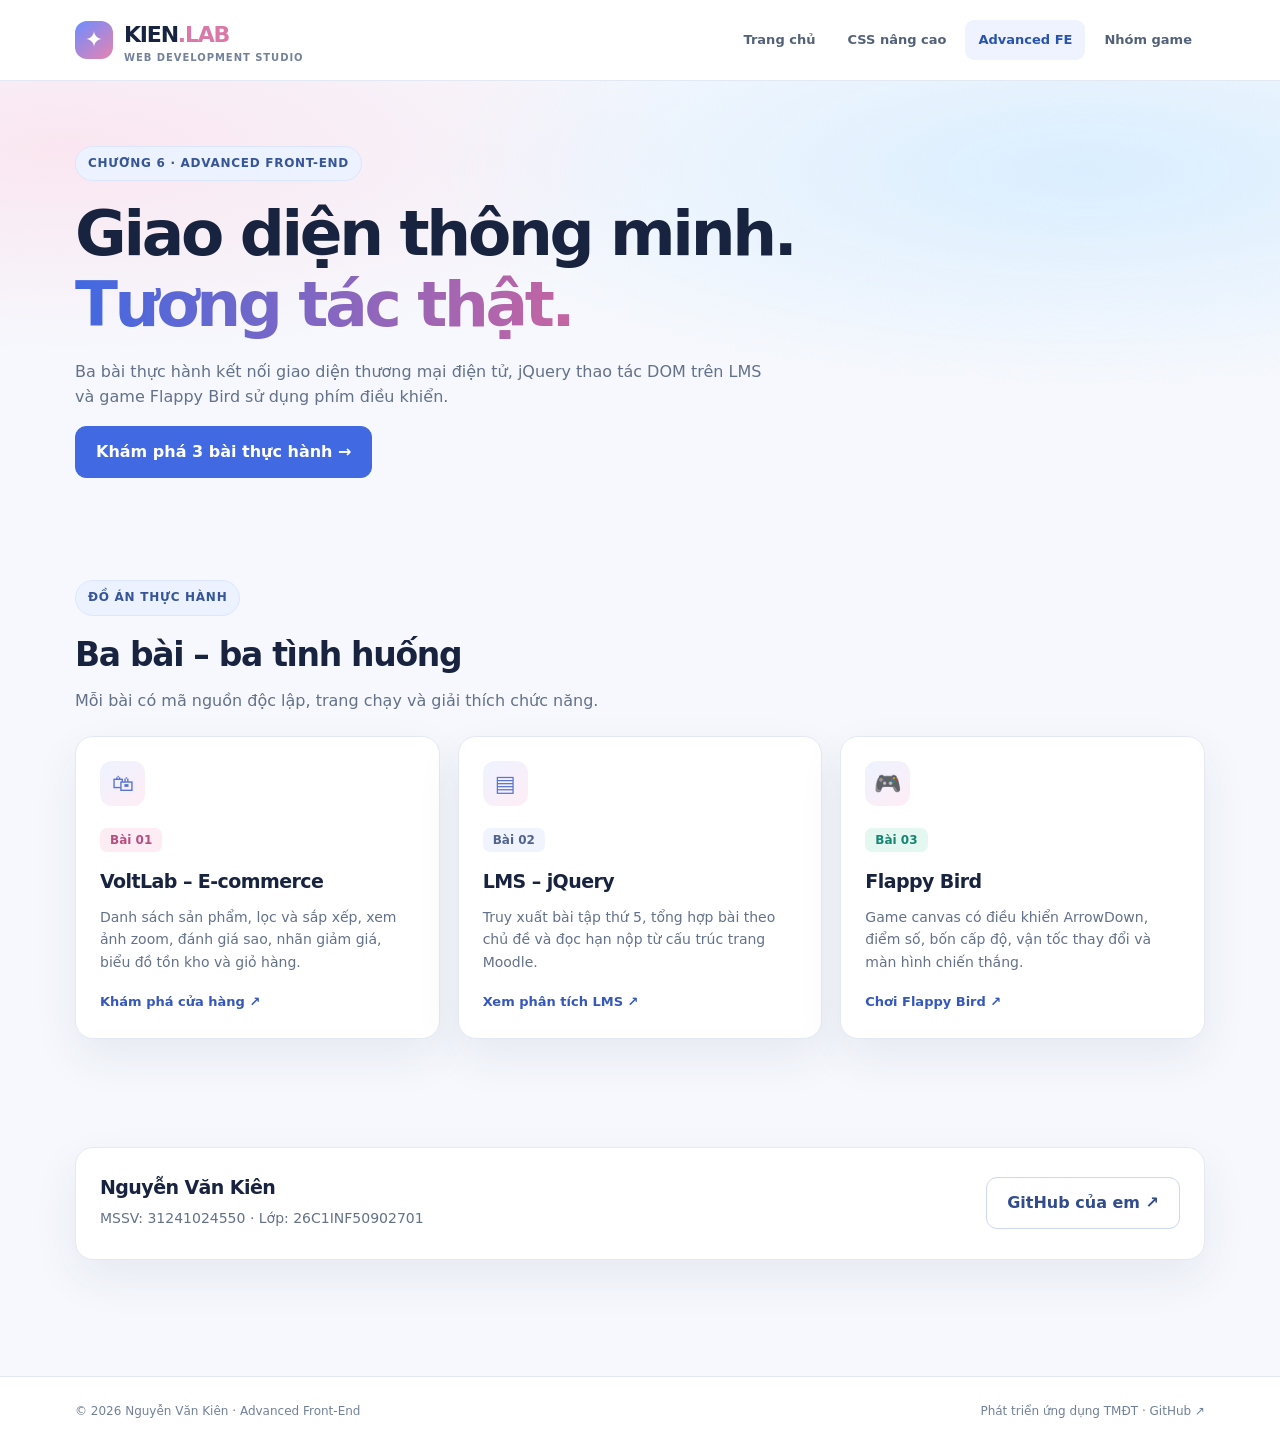
==== Advanced-FE/index.html @ ab706f27 "Add files via upload" ====
<!doctype html><html lang="vi"><head><meta charset="utf-8"><meta name="viewport" content="width=device-width, initial-scale=1"><meta name="theme-color" content="#f6f8fd"><meta name="description" content="Bài thực hành Phát triển ứng dụng TMĐT"><title>Advanced Front-End · Nguyễn Văn Kiên</title><link rel="stylesheet" href="./css/site.css"></head><body><a href="#main" class="skip-link" style="position:absolute;left:-9999px">Đến nội dung</a><header class="header"><div class="container"><a class="brand" href="./index.html"><span class="brand-bolt">✦</span><span>KIEN<span style="color:#da78a8">.LAB</span><small>WEB DEVELOPMENT STUDIO</small></span></a><nav class="nav" aria-label="Điều hướng"><a href="./index.html">Trang chủ</a><a href="./../CSS-NangCao/index.html">CSS nâng cao</a><a href="./../Advanced-FE/index.html" aria-current="page">Advanced FE</a><a href="./../Nhom3-Game/index.html">Nhóm game</a></nav></div></header><main id="main"><section class="hero"><div class="container"><span class="pill">CHƯƠNG 6 · ADVANCED FRONT-END</span><h1>Giao diện thông minh.<br><em>Tương tác thật.</em></h1><p>Ba bài thực hành kết nối giao diện thương mại điện tử, jQuery thao tác DOM trên LMS và game Flappy Bird sử dụng phím điều khiển.</p><a class="btn" href="#projects">Khám phá 3 bài thực hành →</a></div></section><section class="container section" id="projects"><div class="section-heading"><div><span class="pill">ĐỒ ÁN THỰC HÀNH</span><h2 style="margin-top:12px">Ba bài – ba tình huống</h2><p>Mỗi bài có mã nguồn độc lập, trang chạy và giải thích chức năng.</p></div></div><div class="grid cols-3"><article class="card"><div class="card-icon">🛍</div><span class="tag pink">Bài 01</span><h3 style="margin-top:14px">VoltLab – E-commerce</h3><p>Danh sách sản phẩm, lọc và sắp xếp, xem ảnh zoom, đánh giá sao, nhãn giảm giá, biểu đồ tồn kho và giỏ hàng.</p><a class="card-link" href="shop.html">Khám phá cửa hàng ↗</a></article><article class="card"><div class="card-icon">▤</div><span class="tag">Bài 02</span><h3 style="margin-top:14px">LMS – jQuery</h3><p>Truy xuất bài tập thứ 5, tổng hợp bài theo chủ đề và đọc hạn nộp từ cấu trúc trang Moodle.</p><a class="card-link" href="LMS-JQuery/index.html">Xem phân tích LMS ↗</a></article><article class="card"><div class="card-icon">🎮</div><span class="tag mint">Bài 03</span><h3 style="margin-top:14px">Flappy Bird</h3><p>Game canvas có điều khiển ArrowDown, điểm số, bốn cấp độ, vận tốc thay đổi và màn hình chiến thắng.</p><a class="card-link" href="FlappyBird/index.html">Chơi Flappy Bird ↗</a></article></div></section><section class="container section"><article class="card hero-row"><div><h3 style="margin:0">Nguyễn Văn Kiên</h3><p style="color:var(--muted);margin:5px 0">MSSV: 31241024550 · Lớp: 26C1INF50902701</p></div><a class="btn btn-outline" href="https://github.com/KienNguyen1504/ecommerce-ui-improvement" target="_blank" rel="noopener">GitHub của em ↗</a></article></section></main><footer class="footer"><div class="container"><span>© 2026 Nguyễn Văn Kiên · Advanced Front-End</span><span>Phát triển ứng dụng TMĐT · <a href="https://github.com/KienNguyen1504/ecommerce-ui-improvement" target="_blank" rel="noopener">GitHub ↗</a></span></div></footer></body></html>
---- Advanced-FE/css/site.css ----
:root{--bg:#f6f8fd;--white:#fff;--ink:#18233f;--muted:#63718a;--line:#e3e9f2;--navy:#223b7d;--blue:#4169e1;--rose:#e6759e;--mint:#38bfa6;--softblue:#eef4ff;--shadow:0 18px 46px rgba(35,54,92,.075)}
*{box-sizing:border-box}html{scroll-behavior:smooth}body{margin:0;background:var(--bg);color:var(--ink);font-family:'Segoe UI',system-ui,Arial,sans-serif;line-height:1.62}h1,h2,h3,p{margin-top:0}a{color:inherit;text-decoration:none}img{max-width:100%;height:auto}button,input,select{font:inherit}.container{width:min(1130px,calc(100% - 44px));margin-inline:auto}.pill{display:inline-flex;align-items:center;gap:8px;padding:7px 12px;color:#375698;background:#ecf2ff;border:1px solid #dce6ff;border-radius:100px;font-size:12px;letter-spacing:.06em;font-weight:800;text-transform:uppercase}.header{background:#fff;border-bottom:1px solid var(--line);position:sticky;top:0;z-index:99}.header .container{min-height:80px;display:flex;justify-content:space-between;gap:22px;align-items:center}.brand{display:flex;align-items:center;gap:11px;font-size:22px;letter-spacing:-.055em;font-weight:850}.brand-bolt{display:grid;place-items:center;background:linear-gradient(140deg,#6d8dff,#e783b0);color:white;width:38px;height:38px;border-radius:12px;letter-spacing:0}.brand small{display:block;font-size:10px;letter-spacing:.095em;text-transform:uppercase;color:#73819a;font-weight:700;line-height:1}.nav{display:flex;align-items:center;flex-wrap:wrap;gap:6px}.nav a{padding:9px 13px;border-radius:9px;font-size:13px;color:#53627a;font-weight:700}.nav a:hover,.nav a[aria-current=page]{background:#eef3ff;color:#2954ad}.hero{padding:65px 0 48px;background:radial-gradient(ellipse at 85% 20%,#daeeff 0,transparent 43%),radial-gradient(ellipse at 5% 15%,#fae6f0 0,transparent 38%)}.hero h1{max-width:850px;font-weight:850;letter-spacing:-.052em;line-height:1.12;font-size:clamp(36px,5.8vw,63px);margin:18px 0}.hero p{font-size:16px;color:var(--muted);max-width:690px}.hero em{font-style:normal;background:linear-gradient(90deg,#4169e1,#c564a2);color:transparent;background-clip:text}.hero-row{display:flex;align-items:center;justify-content:space-between;gap:20px;flex-wrap:wrap}.btn{display:inline-flex;gap:10px;align-items:center;justify-content:center;background:var(--blue);color:#fff;border:1px solid var(--blue);padding:12px 20px;border-radius:11px;font-weight:750;cursor:pointer;transition:.2s}.btn:hover{background:#2e50c2;transform:translateY(-2px)}.btn-outline{background:white;color:#324c8e;border-color:#cbd7f4}.btn-outline:hover{background:#e8eeff;color:#234787}.section{padding:54px 0}.section-heading{display:flex;align-items:end;justify-content:space-between;flex-wrap:wrap;gap:16px;margin-bottom:22px}.section-heading h2{font-size:clamp(25px,3vw,33px);letter-spacing:-.04em;margin:0}.section-heading p{color:var(--muted);margin:7px 0 0;max-width:660px}.grid{display:grid;gap:18px}.cols-3{grid-template-columns:repeat(3,minmax(0,1fr))}.cols-4{grid-template-columns:repeat(4,minmax(0,1fr))}.card{background:#fff;border:1px solid var(--line);border-radius:18px;padding:24px;box-shadow:var(--shadow);transition:transform .2s,border-color .2s}.card:hover{transform:translateY(-3px);border-color:#cad7f7}.card-icon{width:45px;height:45px;border-radius:12px;background:linear-gradient(145deg,#edf3ff,#ffedf5);color:#5574d4;font-size:22px;display:grid;place-items:center;margin-bottom:20px}.card h3{font-size:19px;letter-spacing:-.03em;margin-bottom:9px}.card p{color:var(--muted);font-size:14px}.card-link{font-size:13px;font-weight:800;color:#3558ba}.card-link:hover{text-decoration:underline}.footer{margin-top:62px;border-top:1px solid var(--line);background:#fff;color:#71809a;padding:25px 0;font-size:12px}.footer .container{display:flex;flex-wrap:wrap;gap:12px;justify-content:space-between}.tag{font-size:12px;color:#516490;background:#eff4ff;padding:5px 10px;border-radius:7px;font-weight:700}.tag.mint{color:#168673;background:#e4f8f1}.tag.pink{color:#b44f82;background:#feecf4}code,.code{font-family:Consolas,Monaco,'Courier New',monospace}.code{white-space:pre-wrap;background:#17243c;color:#dbeaff;padding:20px;border-radius:13px;font-size:13px;overflow:auto;line-height:1.6}.subnav{display:flex;flex-wrap:wrap;gap:8px;align-items:center;padding:18px 0}.subnav a{font-size:13px;color:#52658a}.subnav a:hover{color:var(--blue)}.demo-panel{padding:24px;border:1px solid var(--line);background:white;border-radius:17px}.demo-panel>h2{font-size:19px}.demo-space{background:#f4f7fc;padding:18px;border:1px dashed #ccd7e8;border-radius:14px;min-height:165px}.section-note{color:#5d6d88;font-size:13px}.demo-columns{display:grid;grid-template-columns:minmax(0,1.3fr) minmax(0,1fr);gap:18px}.demo-controls{display:flex;gap:10px;flex-wrap:wrap;margin:12px 0}.demo-controls button,.demo-controls select{padding:9px 12px;border:1px solid #d8e3f5;border-radius:9px;background:#fff;cursor:pointer}.demo-controls button:hover{background:#eaf1ff}.demo-controls button:focus-visible,.demo-controls select:focus-visible,a:focus-visible,.btn:focus-visible,input:focus-visible{outline:3px solid #f5aa52;outline-offset:3px}.avatar-placeholder{width:72px;height:72px;border-radius:20px;background:linear-gradient(145deg,#dceafa,#fbd7eb);display:grid;place-items:center;color:#3657a9;font-size:25px;font-weight:850}@media(max-width:850px){.cols-3,.cols-4,.demo-columns{grid-template-columns:repeat(2,minmax(0,1fr))}.nav{gap:0}.header .container{padding:10px 0}.hero{padding:42px 0}}@media(max-width:600px){.container{width:min(100% - 28px,1130px)}.header .container{align-items:flex-start;flex-direction:column;gap:8px}.nav{width:100%;overflow-x:auto;flex-wrap:nowrap;white-space:nowrap;padding-bottom:5px}.nav a{padding:8px 10px}.cols-3,.cols-4,.demo-columns{grid-template-columns:1fr}.hero{padding:36px 0}.card{padding:19px}.section{padding:36px 0}.demo-space{padding:12px}}

.code{overflow-wrap:anywhere;word-break:break-word}.demo-panel{min-width:0}
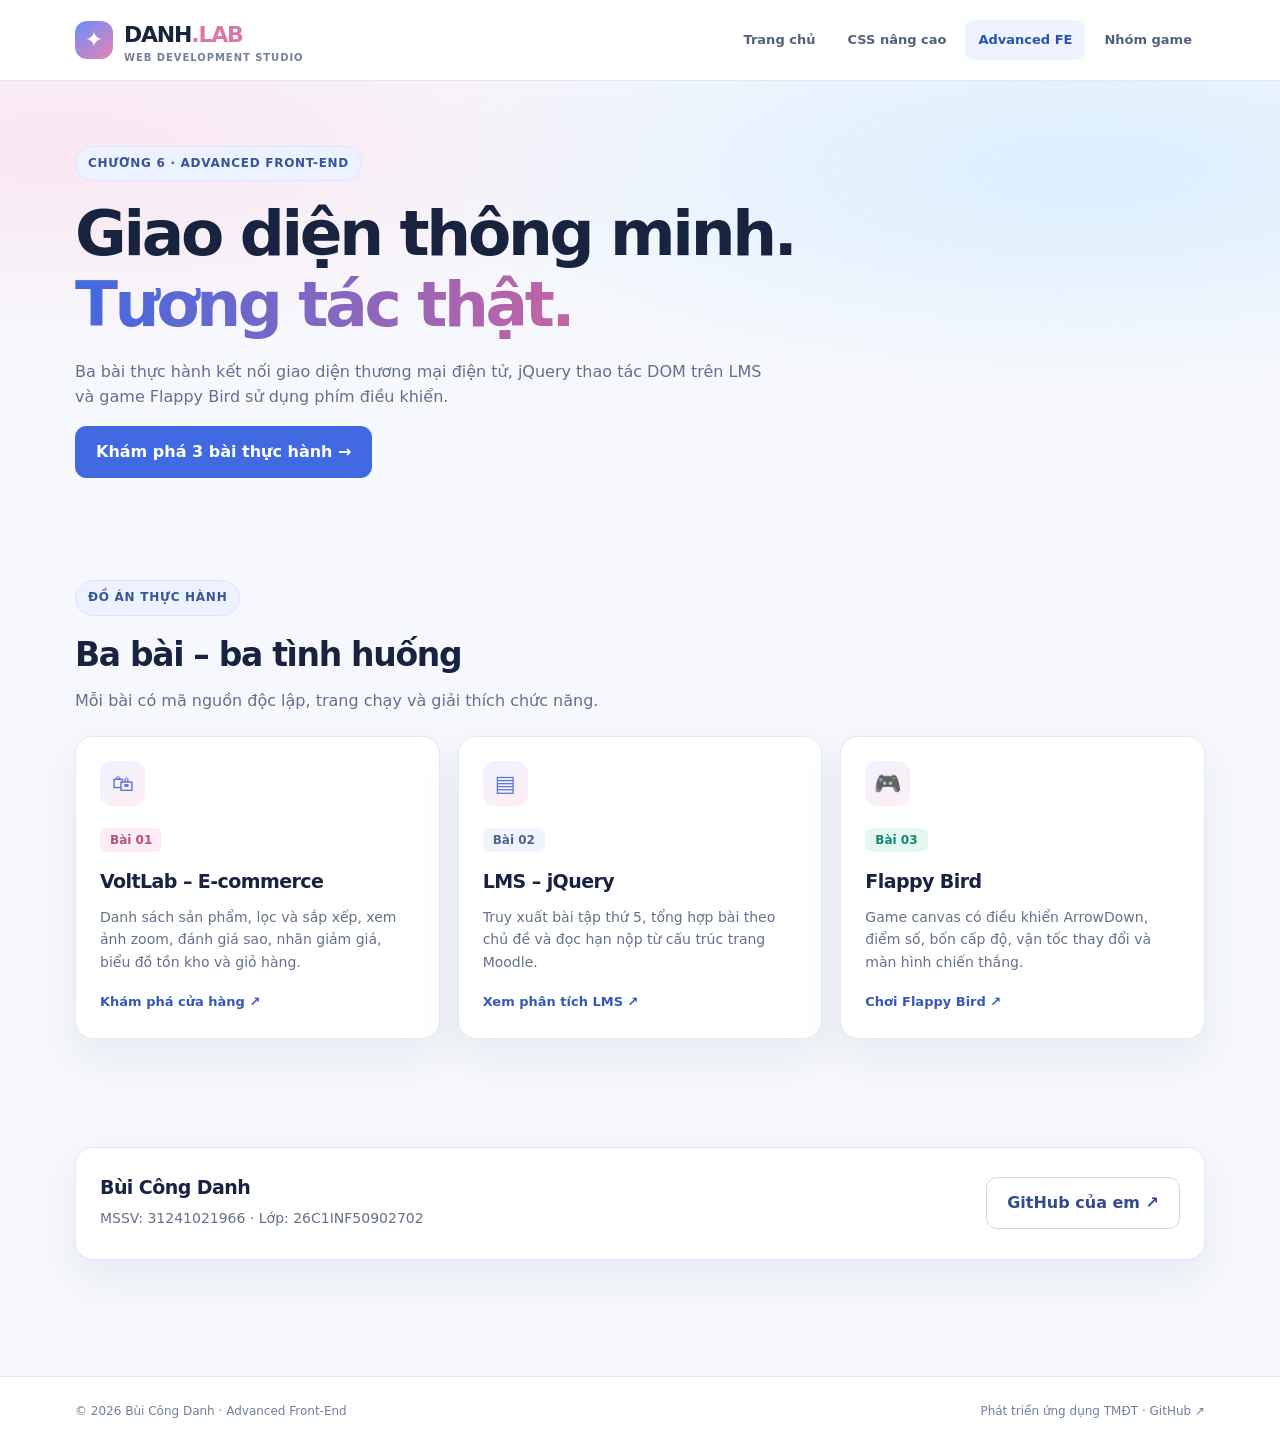
==== commit 0d5dac63: "Update index.html" ====
--- a/Advanced-FE/index.html
+++ b/Advanced-FE/index.html
@@ -1 +1,179 @@
-<!doctype html><html lang="vi"><head><meta charset="utf-8"><meta name="viewport" content="width=device-width, initial-scale=1"><meta name="theme-color" content="#f6f8fd"><meta name="description" content="Bài thực hành Phát triển ứng dụng TMĐT"><title>Advanced Front-End · Nguyễn Văn Kiên</title><link rel="stylesheet" href="./css/site.css"></head><body><a href="#main" class="skip-link" style="position:absolute;left:-9999px">Đến nội dung</a><header class="header"><div class="container"><a class="brand" href="./index.html"><span class="brand-bolt">✦</span><span>KIEN<span style="color:#da78a8">.LAB</span><small>WEB DEVELOPMENT STUDIO</small></span></a><nav class="nav" aria-label="Điều hướng"><a href="./index.html">Trang chủ</a><a href="./../CSS-NangCao/index.html">CSS nâng cao</a><a href="./../Advanced-FE/index.html" aria-current="page">Advanced FE</a><a href="./../Nhom3-Game/index.html">Nhóm game</a></nav></div></header><main id="main"><section class="hero"><div class="container"><span class="pill">CHƯƠNG 6 · ADVANCED FRONT-END</span><h1>Giao diện thông minh.<br><em>Tương tác thật.</em></h1><p>Ba bài thực hành kết nối giao diện thương mại điện tử, jQuery thao tác DOM trên LMS và game Flappy Bird sử dụng phím điều khiển.</p><a class="btn" href="#projects">Khám phá 3 bài thực hành →</a></div></section><section class="container section" id="projects"><div class="section-heading"><div><span class="pill">ĐỒ ÁN THỰC HÀNH</span><h2 style="margin-top:12px">Ba bài – ba tình huống</h2><p>Mỗi bài có mã nguồn độc lập, trang chạy và giải thích chức năng.</p></div></div><div class="grid cols-3"><article class="card"><div class="card-icon">🛍</div><span class="tag pink">Bài 01</span><h3 style="margin-top:14px">VoltLab – E-commerce</h3><p>Danh sách sản phẩm, lọc và sắp xếp, xem ảnh zoom, đánh giá sao, nhãn giảm giá, biểu đồ tồn kho và giỏ hàng.</p><a class="card-link" href="shop.html">Khám phá cửa hàng ↗</a></article><article class="card"><div class="card-icon">▤</div><span class="tag">Bài 02</span><h3 style="margin-top:14px">LMS – jQuery</h3><p>Truy xuất bài tập thứ 5, tổng hợp bài theo chủ đề và đọc hạn nộp từ cấu trúc trang Moodle.</p><a class="card-link" href="LMS-JQuery/index.html">Xem phân tích LMS ↗</a></article><article class="card"><div class="card-icon">🎮</div><span class="tag mint">Bài 03</span><h3 style="margin-top:14px">Flappy Bird</h3><p>Game canvas có điều khiển ArrowDown, điểm số, bốn cấp độ, vận tốc thay đổi và màn hình chiến thắng.</p><a class="card-link" href="FlappyBird/index.html">Chơi Flappy Bird ↗</a></article></div></section><section class="container section"><article class="card hero-row"><div><h3 style="margin:0">Nguyễn Văn Kiên</h3><p style="color:var(--muted);margin:5px 0">MSSV: 31241024550 · Lớp: 26C1INF50902701</p></div><a class="btn btn-outline" href="https://github.com/KienNguyen1504/ecommerce-ui-improvement" target="_blank" rel="noopener">GitHub của em ↗</a></article></section></main><footer class="footer"><div class="container"><span>© 2026 Nguyễn Văn Kiên · Advanced Front-End</span><span>Phát triển ứng dụng TMĐT · <a href="https://github.com/KienNguyen1504/ecommerce-ui-improvement" target="_blank" rel="noopener">GitHub ↗</a></span></div></footer></body></html>+
+<!DOCTYPE html>
+<html lang="vi">
+<head>
+    <meta charset="utf-8">
+    <meta name="viewport" content="width=device-width, initial-scale=1">
+    <meta name="theme-color" content="#f6f8fd">
+    <meta name="description" content="Bài thực hành Advanced Front-End - Bùi Công Danh">
+    <title>Advanced Front-End · Bùi Công Danh</title>
+    <link rel="stylesheet" href="./css/site.css">
+</head>
+
+<body>
+<a href="#main" class="skip-link" style="position:absolute;left:-9999px">
+    Đến nội dung
+</a>
+
+<header class="header">
+    <div class="container">
+        <a class="brand" href="./index.html">
+            <span class="brand-bolt">✦</span>
+            <span>
+                DANH<span style="color:#da78a8">.LAB</span>
+                <small>WEB DEVELOPMENT STUDIO</small>
+            </span>
+        </a>
+
+        <nav class="nav" aria-label="Điều hướng">
+            <a href="./index.html">Trang chủ</a>
+            <a href="./../CSS-NangCao/index.html">CSS nâng cao</a>
+            <a href="./../Advanced-FE/index.html" aria-current="page">Advanced FE</a>
+            <a href="./../Nhom3-Game/index.html">Nhóm game</a>
+        </nav>
+    </div>
+</header>
+
+<main id="main">
+
+    <section class="hero">
+        <div class="container">
+            <span class="pill">CHƯƠNG 6 · ADVANCED FRONT-END</span>
+
+            <h1>
+                Giao diện thông minh.<br>
+                <em>Tương tác thật.</em>
+            </h1>
+
+            <p>
+                Ba bài thực hành kết nối giao diện thương mại điện tử,
+                jQuery thao tác DOM trên LMS và game Flappy Bird
+                sử dụng phím điều khiển.
+            </p>
+
+            <a class="btn" href="#projects">
+                Khám phá 3 bài thực hành →
+            </a>
+        </div>
+    </section>
+
+    <section class="container section" id="projects">
+
+        <div class="section-heading">
+            <div>
+                <span class="pill">ĐỒ ÁN THỰC HÀNH</span>
+                <h2 style="margin-top:12px">Ba bài – ba tình huống</h2>
+                <p>
+                    Mỗi bài có mã nguồn độc lập, trang chạy
+                    và giải thích chức năng.
+                </p>
+            </div>
+        </div>
+
+        <div class="grid cols-3">
+
+            <article class="card">
+                <div class="card-icon">🛍</div>
+                <span class="tag pink">Bài 01</span>
+
+                <h3 style="margin-top:14px">
+                    VoltLab – E-commerce
+                </h3>
+
+                <p>
+                    Danh sách sản phẩm, lọc và sắp xếp,
+                    xem ảnh zoom, đánh giá sao, nhãn giảm giá,
+                    biểu đồ tồn kho và giỏ hàng.
+                </p>
+
+                <a class="card-link" href="shop.html">
+                    Khám phá cửa hàng ↗
+                </a>
+            </article>
+
+            <article class="card">
+                <div class="card-icon">▤</div>
+                <span class="tag">Bài 02</span>
+
+                <h3 style="margin-top:14px">
+                    LMS – jQuery
+                </h3>
+
+                <p>
+                    Truy xuất bài tập thứ 5, tổng hợp bài theo
+                    chủ đề và đọc hạn nộp từ cấu trúc trang Moodle.
+                </p>
+
+                <a class="card-link" href="LMS-JQuery/index.html">
+                    Xem phân tích LMS ↗
+                </a>
+            </article>
+
+            <article class="card">
+                <div class="card-icon">🎮</div>
+                <span class="tag mint">Bài 03</span>
+
+                <h3 style="margin-top:14px">
+                    Flappy Bird
+                </h3>
+
+                <p>
+                    Game canvas có điều khiển ArrowDown,
+                    điểm số, bốn cấp độ, vận tốc thay đổi
+                    và màn hình chiến thắng.
+                </p>
+
+                <a class="card-link" href="FlappyBird/index.html">
+                    Chơi Flappy Bird ↗
+                </a>
+            </article>
+
+        </div>
+    </section>
+
+    <section class="container section">
+        <article class="card hero-row">
+
+            <div>
+                <h3 style="margin:0">
+                    Bùi Công Danh
+                </h3>
+
+                <p style="color:var(--muted);margin:5px 0">
+                    MSSV: 31241021966 · Lớp: 26C1INF50902702
+                </p>
+            </div>
+
+            <a class="btn btn-outline"
+               href="https://github.com/danhbui31241021966-UEH/BT-c-nh-n-bu-i-5"
+               target="_blank"
+               rel="noopener">
+                GitHub của em ↗
+            </a>
+
+        </article>
+    </section>
+
+</main>
+
+<footer class="footer">
+    <div class="container">
+
+        <span>
+            © 2026 Bùi Công Danh · Advanced Front-End
+        </span>
+
+        <span>
+            Phát triển ứng dụng TMĐT ·
+            <a href="https://github.com/danhbui31241021966-UEH/BT-c-nh-n-bu-i-5"
+               target="_blank"
+               rel="noopener">
+                GitHub ↗
+            </a>
+        </span>
+
+    </div>
+</footer>
+
+</body>
+</html>
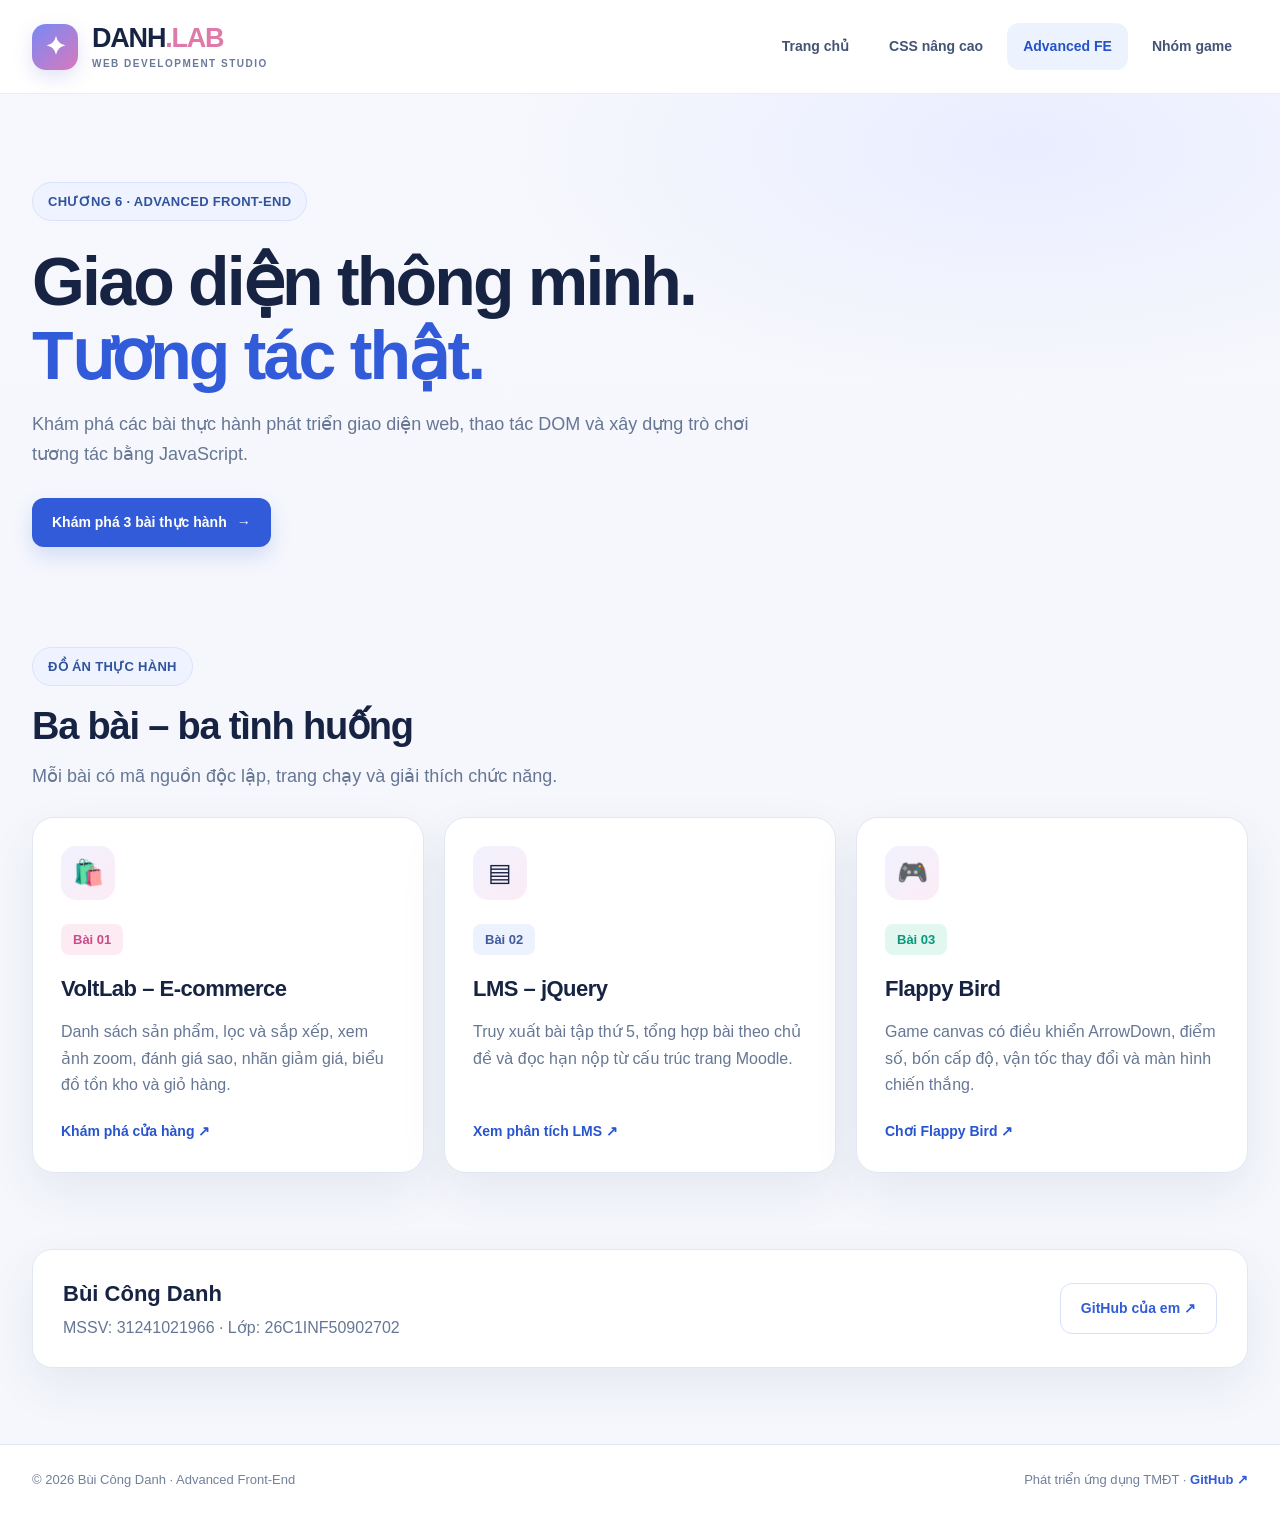
==== commit 4247da19: "Add files via upload" ====
--- a/Advanced-FE/index.html
+++ b/Advanced-FE/index.html
@@ -1,179 +1,134 @@
-
-<!DOCTYPE html>
+<!doctype html>
 <html lang="vi">
 <head>
-    <meta charset="utf-8">
-    <meta name="viewport" content="width=device-width, initial-scale=1">
-    <meta name="theme-color" content="#f6f8fd">
-    <meta name="description" content="Bài thực hành Advanced Front-End - Bùi Công Danh">
-    <title>Advanced Front-End · Bùi Công Danh</title>
-    <link rel="stylesheet" href="./css/site.css">
+<meta charset="utf-8">
+<meta name="viewport" content="width=device-width, initial-scale=1">
+<meta name="theme-color" content="#f5f7fc">
+<meta name="description" content="Website bài thực hành Advanced Front-End của Bùi Công Danh - 31241021966">
+<title>Advanced FE | Bùi Công Danh</title>
+<style>
+:root{
+  --ink:#172342;--muted:#667795;--blue:#315bd8;--bg:#f5f7fc;--line:#e2e8f3;
+  --pink:#df79a9;--mint:#18a98c;--white:#fff;--shadow:0 18px 48px rgba(29,51,94,.075)
+}
+*{box-sizing:border-box}
+html{scroll-behavior:smooth}
+body{margin:0;background:var(--bg);color:var(--ink);font-family:Inter,"Segoe UI",Arial,sans-serif;line-height:1.65}
+a{color:inherit;text-decoration:none}
+.container{width:min(1320px,calc(100% - 64px));margin-inline:auto}
+.site-header{height:94px;background:rgba(255,255,255,.96);border-bottom:1px solid #e8edf6;display:flex;align-items:center;position:sticky;top:0;z-index:10}
+.header-inner{display:flex;align-items:center;justify-content:space-between;gap:28px}
+.brand{display:flex;align-items:center;gap:14px;font-weight:900;font-size:27px;letter-spacing:-1.2px;line-height:1}
+.brand-mark{width:46px;height:46px;border-radius:14px;background:linear-gradient(140deg,#7889f4,#d879bd);display:grid;place-items:center;color:white;font-size:25px;box-shadow:0 7px 18px #8b91df40}
+.brand-name span{color:var(--pink)}
+.brand small{display:block;margin-top:7px;color:#68799b;font-size:10px;letter-spacing:1.5px;font-weight:800}
+.nav{display:flex;align-items:center;gap:8px}
+.nav a{font-size:14px;font-weight:700;color:#435475;padding:12px 16px;border-radius:12px;transition:.2s}
+.nav a:hover,.nav a.active{background:#edf2ff;color:#2453c8}
+.hero{padding:88px 0 76px;background:radial-gradient(ellipse at 80% 10%,#e9edff 0,transparent 36%),linear-gradient(180deg,#f7f8fd,#f5f7fc)}
+.eyebrow{display:inline-flex;align-items:center;padding:8px 15px;border:1px solid #d9e3ff;background:#eef3ff;color:#31539e;border-radius:999px;font-size:13px;font-weight:800;letter-spacing:.3px}
+.hero h1{font-size:clamp(38px,5.4vw,68px);line-height:1.08;letter-spacing:-2.8px;margin:24px 0 18px;max-width:850px}
+.hero h1 em{font-style:normal;color:var(--blue)}
+.hero p{font-size:18px;color:var(--muted);max-width:720px;margin:0 0 28px}
+.button{display:inline-flex;align-items:center;gap:10px;background:var(--blue);color:white;padding:13px 20px;border-radius:12px;font-size:14px;font-weight:800;box-shadow:0 9px 20px #315bd82b;transition:.2s}
+.button:hover{transform:translateY(-2px);box-shadow:0 13px 24px #315bd83b}
+.section{padding:24px 0 76px}
+.section-head{margin-bottom:25px}
+.section-head h2{font-size:38px;line-height:1.2;letter-spacing:-1.2px;margin:18px 0 12px}
+.section-head p{font-size:18px;color:var(--muted);margin:0}
+.cards{display:grid;grid-template-columns:repeat(3,minmax(0,1fr));gap:20px}
+.card{background:#fff;border:1px solid var(--line);border-radius:22px;padding:28px;min-height:350px;box-shadow:var(--shadow);display:flex;flex-direction:column;transition:transform .22s,box-shadow .22s}
+.card:hover{transform:translateY(-5px);box-shadow:0 24px 55px rgba(29,51,94,.12)}
+.card-icon{width:54px;height:54px;border-radius:15px;background:linear-gradient(135deg,#f0f2ff,#fcecf5);display:grid;place-items:center;font-size:25px;margin-bottom:24px}
+.tag{align-self:flex-start;background:#edf2ff;color:#405b9a;padding:5px 12px;border-radius:8px;font-size:13px;font-weight:800}
+.tag.pink{background:#fdebf3;color:#c84e89}.tag.mint{background:#e3f7f1;color:#079879}
+.card h3{font-size:22px;letter-spacing:-.5px;margin:16px 0 12px}
+.card p{font-size:16px;color:var(--muted);margin:0 0 22px}
+.card-link{margin-top:auto;color:#2855cf;font-size:14px;font-weight:850}
+.card-link:hover{text-decoration:underline}
+.profile{margin:0 0 76px;padding:26px 30px;background:#fff;border:1px solid var(--line);border-radius:20px;box-shadow:var(--shadow);display:flex;align-items:center;justify-content:space-between;gap:20px}
+.profile h3{font-size:22px;margin:0 0 3px}.profile p{margin:0;color:var(--muted)}
+.outline{background:#fff;color:var(--blue);border:1px solid #d8e2fb;box-shadow:none}
+.footer{background:#fff;border-top:1px solid var(--line);padding:24px 0;color:#71809b;font-size:13px}
+.footer-inner{display:flex;justify-content:space-between;gap:16px;flex-wrap:wrap}
+.footer a{color:var(--blue);font-weight:700}
+@media(max-width:900px){.cards{grid-template-columns:1fr 1fr}.nav a{padding:10px 9px;font-size:13px}}
+@media(max-width:650px){.container{width:min(100% - 36px,520px)}.site-header{height:auto;padding:15px 0}.header-inner{align-items:flex-start;flex-direction:column;gap:14px}.brand{font-size:23px}.nav{width:100%;overflow:auto}.nav a{white-space:nowrap}.hero{padding:62px 0 48px}.hero h1{letter-spacing:-1.5px}.hero p{font-size:16px}.section-head h2{font-size:30px}.section-head p{font-size:16px}.cards{grid-template-columns:1fr}.card{min-height:300px}.profile{align-items:flex-start;flex-direction:column}.footer-inner{flex-direction:column}}
+</style>
 </head>
-
 <body>
-<a href="#main" class="skip-link" style="position:absolute;left:-9999px">
-    Đến nội dung
-</a>
-
-<header class="header">
-    <div class="container">
-        <a class="brand" href="./index.html">
-            <span class="brand-bolt">✦</span>
-            <span>
-                DANH<span style="color:#da78a8">.LAB</span>
-                <small>WEB DEVELOPMENT STUDIO</small>
-            </span>
-        </a>
-
-        <nav class="nav" aria-label="Điều hướng">
-            <a href="./index.html">Trang chủ</a>
-            <a href="./../CSS-NangCao/index.html">CSS nâng cao</a>
-            <a href="./../Advanced-FE/index.html" aria-current="page">Advanced FE</a>
-            <a href="./../Nhom3-Game/index.html">Nhóm game</a>
-        </nav>
-    </div>
+<header class="site-header">
+  <div class="container header-inner">
+    <a class="brand" href="#top" aria-label="DANH.LAB - Trang chủ">
+      <span class="brand-mark">✦</span>
+      <span class="brand-name">DANH<span>.LAB</span><small>WEB DEVELOPMENT STUDIO</small></span>
+    </a>
+    <nav class="nav" aria-label="Điều hướng chính">
+      <a href="#top">Trang chủ</a>
+      <a href="#projects">CSS nâng cao</a>
+      <a class="active" href="#projects">Advanced FE</a>
+      <a href="#profile">Nhóm game</a>
+    </nav>
+  </div>
 </header>
 
-<main id="main">
+<main id="top">
+  <section class="hero">
+    <div class="container">
+      <span class="eyebrow">CHƯƠNG 6 · ADVANCED FRONT-END</span>
+      <h1>Giao diện thông minh.<br><em>Tương tác thật.</em></h1>
+      <p>Khám phá các bài thực hành phát triển giao diện web, thao tác DOM và xây dựng trò chơi tương tác bằng JavaScript.</p>
+      <a class="button" href="#projects">Khám phá 3 bài thực hành <span>→</span></a>
+    </div>
+  </section>
 
-    <section class="hero">
-        <div class="container">
-            <span class="pill">CHƯƠNG 6 · ADVANCED FRONT-END</span>
+  <section class="container section" id="projects">
+    <div class="section-head">
+      <span class="eyebrow">ĐỒ ÁN THỰC HÀNH</span>
+      <h2>Ba bài – ba tình huống</h2>
+      <p>Mỗi bài có mã nguồn độc lập, trang chạy và giải thích chức năng.</p>
+    </div>
+    <div class="cards">
+      <article class="card">
+        <div class="card-icon">🛍️</div>
+        <span class="tag pink">Bài 01</span>
+        <h3>VoltLab – E-commerce</h3>
+        <p>Danh sách sản phẩm, lọc và sắp xếp, xem ảnh zoom, đánh giá sao, nhãn giảm giá, biểu đồ tồn kho và giỏ hàng.</p>
+        <a class="card-link" href="./shop.html">Khám phá cửa hàng ↗</a>
+      </article>
+      <article class="card">
+        <div class="card-icon">▤</div>
+        <span class="tag">Bài 02</span>
+        <h3>LMS – jQuery</h3>
+        <p>Truy xuất bài tập thứ 5, tổng hợp bài theo chủ đề và đọc hạn nộp từ cấu trúc trang Moodle.</p>
+        <a class="card-link" href="./LMS-JQuery/index.html">Xem phân tích LMS ↗</a>
+      </article>
+      <article class="card">
+        <div class="card-icon">🎮</div>
+        <span class="tag mint">Bài 03</span>
+        <h3>Flappy Bird</h3>
+        <p>Game canvas có điều khiển ArrowDown, điểm số, bốn cấp độ, vận tốc thay đổi và màn hình chiến thắng.</p>
+        <a class="card-link" href="./FlappyBird/index.html">Chơi Flappy Bird ↗</a>
+      </article>
+    </div>
+  </section>
 
-            <h1>
-                Giao diện thông minh.<br>
-                <em>Tương tác thật.</em>
-            </h1>
-
-            <p>
-                Ba bài thực hành kết nối giao diện thương mại điện tử,
-                jQuery thao tác DOM trên LMS và game Flappy Bird
-                sử dụng phím điều khiển.
-            </p>
-
-            <a class="btn" href="#projects">
-                Khám phá 3 bài thực hành →
-            </a>
-        </div>
-    </section>
-
-    <section class="container section" id="projects">
-
-        <div class="section-heading">
-            <div>
-                <span class="pill">ĐỒ ÁN THỰC HÀNH</span>
-                <h2 style="margin-top:12px">Ba bài – ba tình huống</h2>
-                <p>
-                    Mỗi bài có mã nguồn độc lập, trang chạy
-                    và giải thích chức năng.
-                </p>
-            </div>
-        </div>
-
-        <div class="grid cols-3">
-
-            <article class="card">
-                <div class="card-icon">🛍</div>
-                <span class="tag pink">Bài 01</span>
-
-                <h3 style="margin-top:14px">
-                    VoltLab – E-commerce
-                </h3>
-
-                <p>
-                    Danh sách sản phẩm, lọc và sắp xếp,
-                    xem ảnh zoom, đánh giá sao, nhãn giảm giá,
-                    biểu đồ tồn kho và giỏ hàng.
-                </p>
-
-                <a class="card-link" href="shop.html">
-                    Khám phá cửa hàng ↗
-                </a>
-            </article>
-
-            <article class="card">
-                <div class="card-icon">▤</div>
-                <span class="tag">Bài 02</span>
-
-                <h3 style="margin-top:14px">
-                    LMS – jQuery
-                </h3>
-
-                <p>
-                    Truy xuất bài tập thứ 5, tổng hợp bài theo
-                    chủ đề và đọc hạn nộp từ cấu trúc trang Moodle.
-                </p>
-
-                <a class="card-link" href="LMS-JQuery/index.html">
-                    Xem phân tích LMS ↗
-                </a>
-            </article>
-
-            <article class="card">
-                <div class="card-icon">🎮</div>
-                <span class="tag mint">Bài 03</span>
-
-                <h3 style="margin-top:14px">
-                    Flappy Bird
-                </h3>
-
-                <p>
-                    Game canvas có điều khiển ArrowDown,
-                    điểm số, bốn cấp độ, vận tốc thay đổi
-                    và màn hình chiến thắng.
-                </p>
-
-                <a class="card-link" href="FlappyBird/index.html">
-                    Chơi Flappy Bird ↗
-                </a>
-            </article>
-
-        </div>
-    </section>
-
-    <section class="container section">
-        <article class="card hero-row">
-
-            <div>
-                <h3 style="margin:0">
-                    Bùi Công Danh
-                </h3>
-
-                <p style="color:var(--muted);margin:5px 0">
-                    MSSV: 31241021966 · Lớp: 26C1INF50902702
-                </p>
-            </div>
-
-            <a class="btn btn-outline"
-               href="https://github.com/danhbui31241021966-UEH/BT-c-nh-n-bu-i-5"
-               target="_blank"
-               rel="noopener">
-                GitHub của em ↗
-            </a>
-
-        </article>
-    </section>
-
+  <section class="container" id="profile">
+    <div class="profile">
+      <div>
+        <h3>Bùi Công Danh</h3>
+        <p>MSSV: 31241021966 · Lớp: 26C1INF50902702</p>
+      </div>
+      <a class="button outline" href="https://github.com/danhbui31241021966-UEH" target="_blank" rel="noopener">GitHub của em ↗</a>
+    </div>
+  </section>
 </main>
 
 <footer class="footer">
-    <div class="container">
-
-        <span>
-            © 2026 Bùi Công Danh · Advanced Front-End
-        </span>
-
-        <span>
-            Phát triển ứng dụng TMĐT ·
-            <a href="https://github.com/danhbui31241021966-UEH/BT-c-nh-n-bu-i-5"
-               target="_blank"
-               rel="noopener">
-                GitHub ↗
-            </a>
-        </span>
-
-    </div>
+  <div class="container footer-inner">
+    <span>© 2026 Bùi Công Danh · Advanced Front-End</span>
+    <span>Phát triển ứng dụng TMĐT · <a href="https://github.com/danhbui31241021966-UEH" target="_blank" rel="noopener">GitHub ↗</a></span>
+  </div>
 </footer>
-
 </body>
-</html>
+</html>
